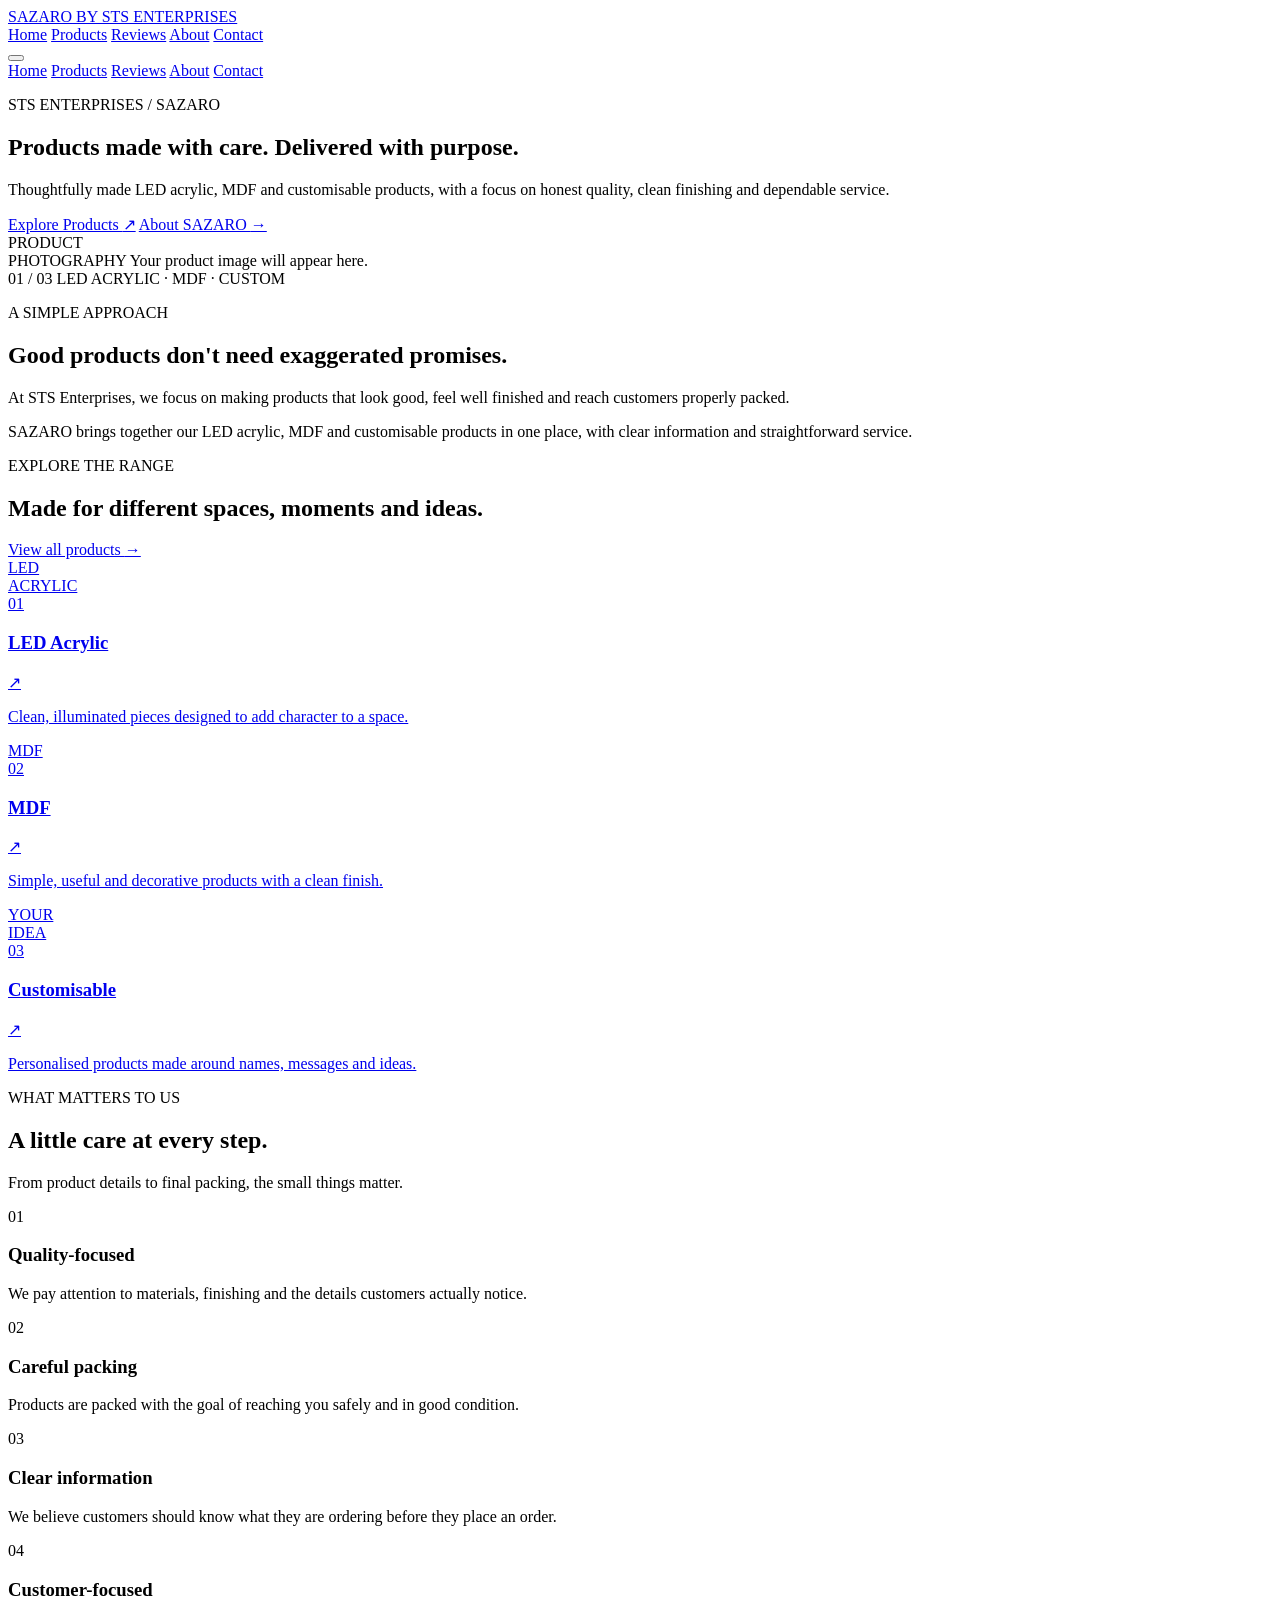
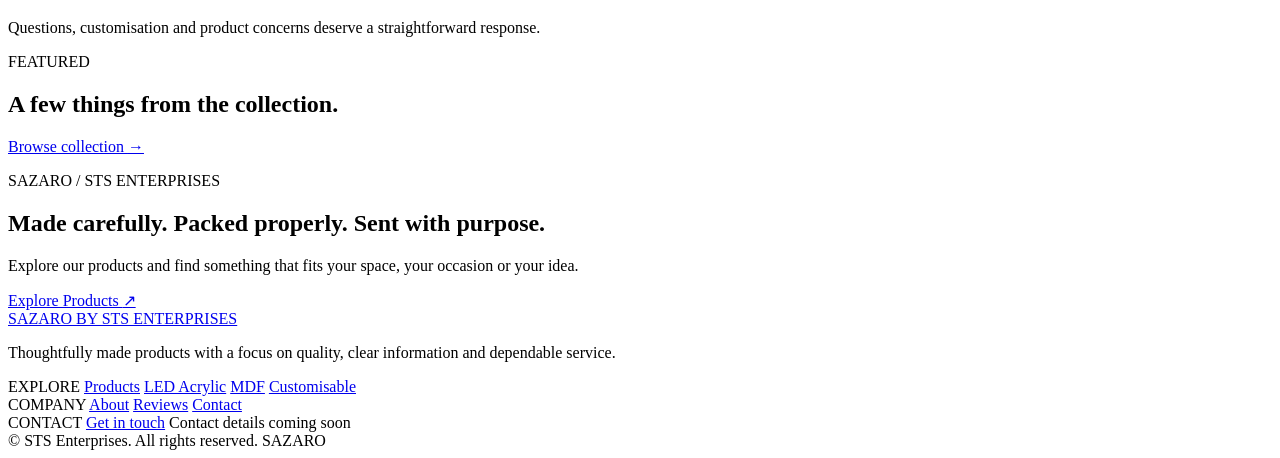
==== index.html @ a0acee9f "Add files via upload" ====
<!DOCTYPE html>
<html lang="en">
<head>
  <meta charset="UTF-8">
  <meta name="viewport" content="width=device-width, initial-scale=1.0">
  <title>SAZARO | Thoughtfully Made Products</title>
  <meta name="description" content="SAZARO by STS Enterprises offers LED acrylic, MDF and customisable products made with care and packed for dependable delivery.">
  <meta name="theme-color" content="#111111">
  <link rel="preconnect" href="https://fonts.googleapis.com">
  <link rel="preconnect" href="https://fonts.gstatic.com" crossorigin>
  <link href="https://fonts.googleapis.com/css2?family=DM+Mono:wght@400;500&family=Manrope:wght@400;500;600;700;800&display=swap" rel="stylesheet">
  <link rel="stylesheet" href="css/style.css">
</head>
<body class="home-page">

<header class="site-header">
  <div class="container header-inner">
    <a class="brand" href="index.html" aria-label="SAZARO home">
      <span class="brand-name">SAZARO</span>
      <span class="brand-subtitle">BY STS ENTERPRISES</span>
    </a>

    <nav class="desktop-nav" aria-label="Main navigation">
      <a class="active" href="index.html">Home</a>
      <a href="products.html">Products</a>
      <a href="reviews.html">Reviews</a>
      <a href="about.html">About</a>
      <a href="contact.html">Contact</a>
    </nav>

    <button class="menu-toggle" type="button" aria-label="Open menu" aria-expanded="false">
      <span></span><span></span><span></span>
    </button>
  </div>

  <nav class="mobile-nav" aria-label="Mobile navigation">
    <a class="active" href="index.html">Home</a>
    <a href="products.html">Products</a>
    <a href="reviews.html">Reviews</a>
    <a href="about.html">About</a>
    <a href="contact.html">Contact</a>
  </nav>
</header>

<main>

  <section class="hero section">
    <div class="container hero-grid">
      <div class="hero-copy">
        <p class="eyebrow">STS ENTERPRISES / SAZARO</p>
        <h1>Products made <span>with care.</span> Delivered with purpose.</h1>
        <p class="hero-description">
          Thoughtfully made LED acrylic, MDF and customisable products,
          with a focus on honest quality, clean finishing and dependable service.
        </p>
        <div class="hero-actions">
          <a class="button button-dark" href="products.html">Explore Products <span>↗</span></a>
          <a class="text-link" href="about.html">About SAZARO <span>→</span></a>
        </div>
      </div>

      <div class="hero-visual">
        <div class="hero-visual-frame">
          <div class="visual-placeholder">
            <span class="visual-label">PRODUCT<br>PHOTOGRAPHY</span>
            <span class="visual-note">Your product image will appear here.</span>
          </div>
        </div>
        <div class="hero-caption">
          <span>01 / 03</span>
          <span>LED ACRYLIC · MDF · CUSTOM</span>
        </div>
      </div>
    </div>
  </section>

  <section class="intro section section-border">
    <div class="container intro-grid">
      <div>
        <p class="eyebrow">A SIMPLE APPROACH</p>
        <h2>Good products don't need exaggerated promises.</h2>
      </div>
      <div class="intro-copy">
        <p>At STS Enterprises, we focus on making products that look good, feel well finished and reach customers properly packed.</p>
        <p>SAZARO brings together our LED acrylic, MDF and customisable products in one place, with clear information and straightforward service.</p>
      </div>
    </div>
  </section>

  <section class="categories section">
    <div class="container">
      <div class="section-heading">
        <div>
          <p class="eyebrow">EXPLORE THE RANGE</p>
          <h2>Made for different spaces, moments and ideas.</h2>
        </div>
        <a class="text-link" href="products.html">View all products <span>→</span></a>
      </div>

      <div class="category-grid">
        <a class="category-card category-card-large" href="led-acrylic.html">
          <div class="category-image category-image-acrylic"><span>LED<br>ACRYLIC</span></div>
          <div class="category-info">
            <div><span class="card-number">01</span><h3>LED Acrylic</h3></div>
            <span class="card-arrow">↗</span>
          </div>
          <p>Clean, illuminated pieces designed to add character to a space.</p>
        </a>

        <a class="category-card" href="mdf.html">
          <div class="category-image category-image-mdf"><span>MDF</span></div>
          <div class="category-info">
            <div><span class="card-number">02</span><h3>MDF</h3></div>
            <span class="card-arrow">↗</span>
          </div>
          <p>Simple, useful and decorative products with a clean finish.</p>
        </a>

        <a class="category-card" href="customisable.html">
          <div class="category-image category-image-custom"><span>YOUR<br>IDEA</span></div>
          <div class="category-info">
            <div><span class="card-number">03</span><h3>Customisable</h3></div>
            <span class="card-arrow">↗</span>
          </div>
          <p>Personalised products made around names, messages and ideas.</p>
        </a>
      </div>
    </div>
  </section>

  <section class="values section section-dark">
    <div class="container">
      <div class="section-heading section-heading-light">
        <div>
          <p class="eyebrow">WHAT MATTERS TO US</p>
          <h2>A little care at every step.</h2>
        </div>
        <p class="section-heading-note">From product details to final packing, the small things matter.</p>
      </div>

      <div class="value-grid">
        <article class="value-item"><span class="value-number">01</span><h3>Quality-focused</h3><p>We pay attention to materials, finishing and the details customers actually notice.</p></article>
        <article class="value-item"><span class="value-number">02</span><h3>Careful packing</h3><p>Products are packed with the goal of reaching you safely and in good condition.</p></article>
        <article class="value-item"><span class="value-number">03</span><h3>Clear information</h3><p>We believe customers should know what they are ordering before they place an order.</p></article>
        <article class="value-item"><span class="value-number">04</span><h3>Customer-focused</h3><p>Questions, customisation and product concerns deserve a straightforward response.</p></article>
      </div>
    </div>
  </section>

  <section class="featured section">
    <div class="container">
      <div class="section-heading">
        <div>
          <p class="eyebrow">FEATURED</p>
          <h2>A few things from the collection.</h2>
        </div>
        <a class="text-link" href="products.html">Browse collection <span>→</span></a>
      </div>
      <div id="featured-products" class="product-grid product-grid-home"></div>
    </div>
  </section>

  <section class="statement section">
    <div class="container">
      <div class="statement-box">
        <p class="eyebrow">SAZARO / STS ENTERPRISES</p>
        <h2>Made carefully. Packed properly. Sent with purpose.</h2>
        <div class="statement-footer">
          <p>Explore our products and find something that fits your space, your occasion or your idea.</p>
          <a class="button button-light" href="products.html">Explore Products <span>↗</span></a>
        </div>
      </div>
    </div>
  </section>

</main>

<footer class="site-footer">
  <div class="container">
    <div class="footer-main">
      <div class="footer-brand">
        <a class="brand brand-footer" href="index.html">
          <span class="brand-name">SAZARO</span>
          <span class="brand-subtitle">BY STS ENTERPRISES</span>
        </a>
        <p>Thoughtfully made products with a focus on quality, clear information and dependable service.</p>
      </div>

      <div class="footer-column">
        <span class="footer-label">EXPLORE</span>
        <a href="products.html">Products</a>
        <a href="led-acrylic.html">LED Acrylic</a>
        <a href="mdf.html">MDF</a>
        <a href="customisable.html">Customisable</a>
      </div>

      <div class="footer-column">
        <span class="footer-label">COMPANY</span>
        <a href="about.html">About</a>
        <a href="reviews.html">Reviews</a>
        <a href="contact.html">Contact</a>
      </div>

      <div class="footer-column">
        <span class="footer-label">CONTACT</span>
        <a href="contact.html">Get in touch</a>
        <span class="footer-placeholder">Contact details coming soon</span>
      </div>
    </div>

    <div class="footer-bottom">
      <span>© <span id="current-year"></span> STS Enterprises. All rights reserved.</span>
      <span>SAZARO</span>
    </div>
  </div>
</footer>

<script src="js/products.js"></script>
<script src="js/app.js"></script>
</body>
</html>
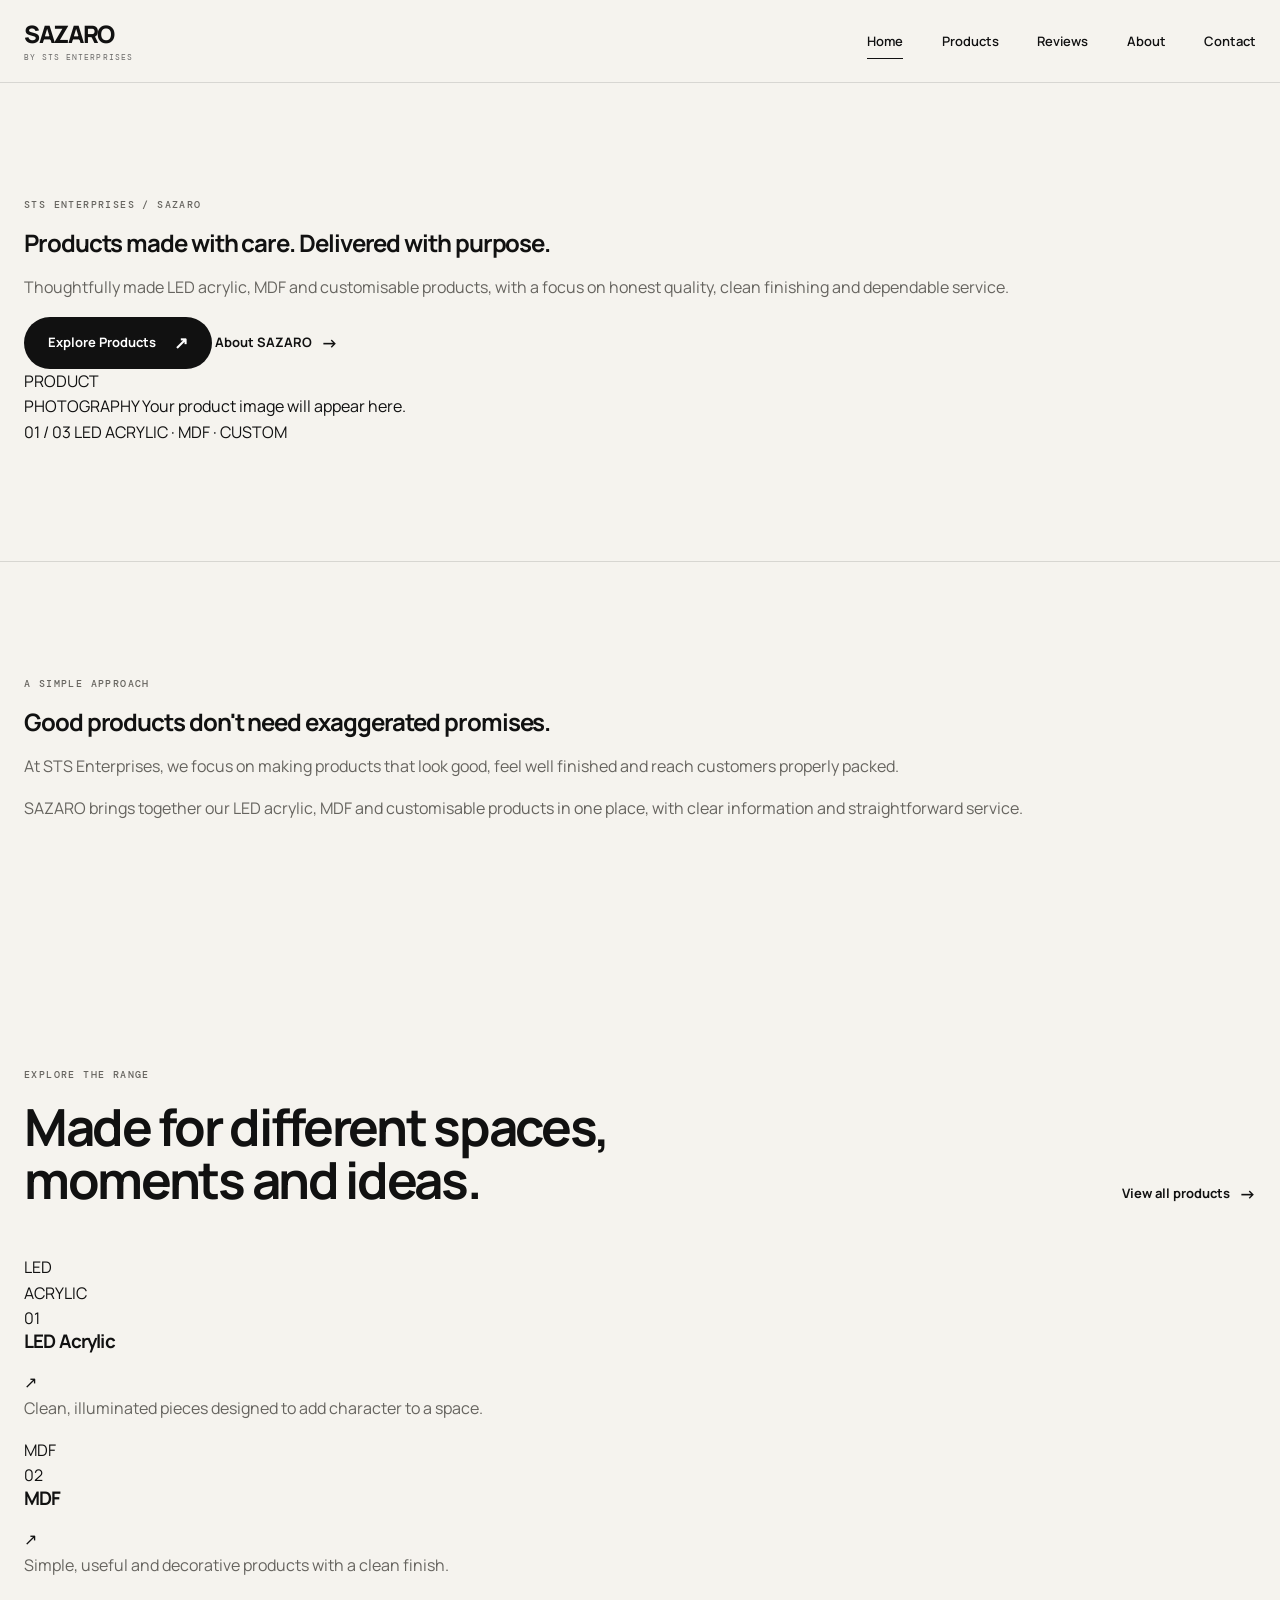
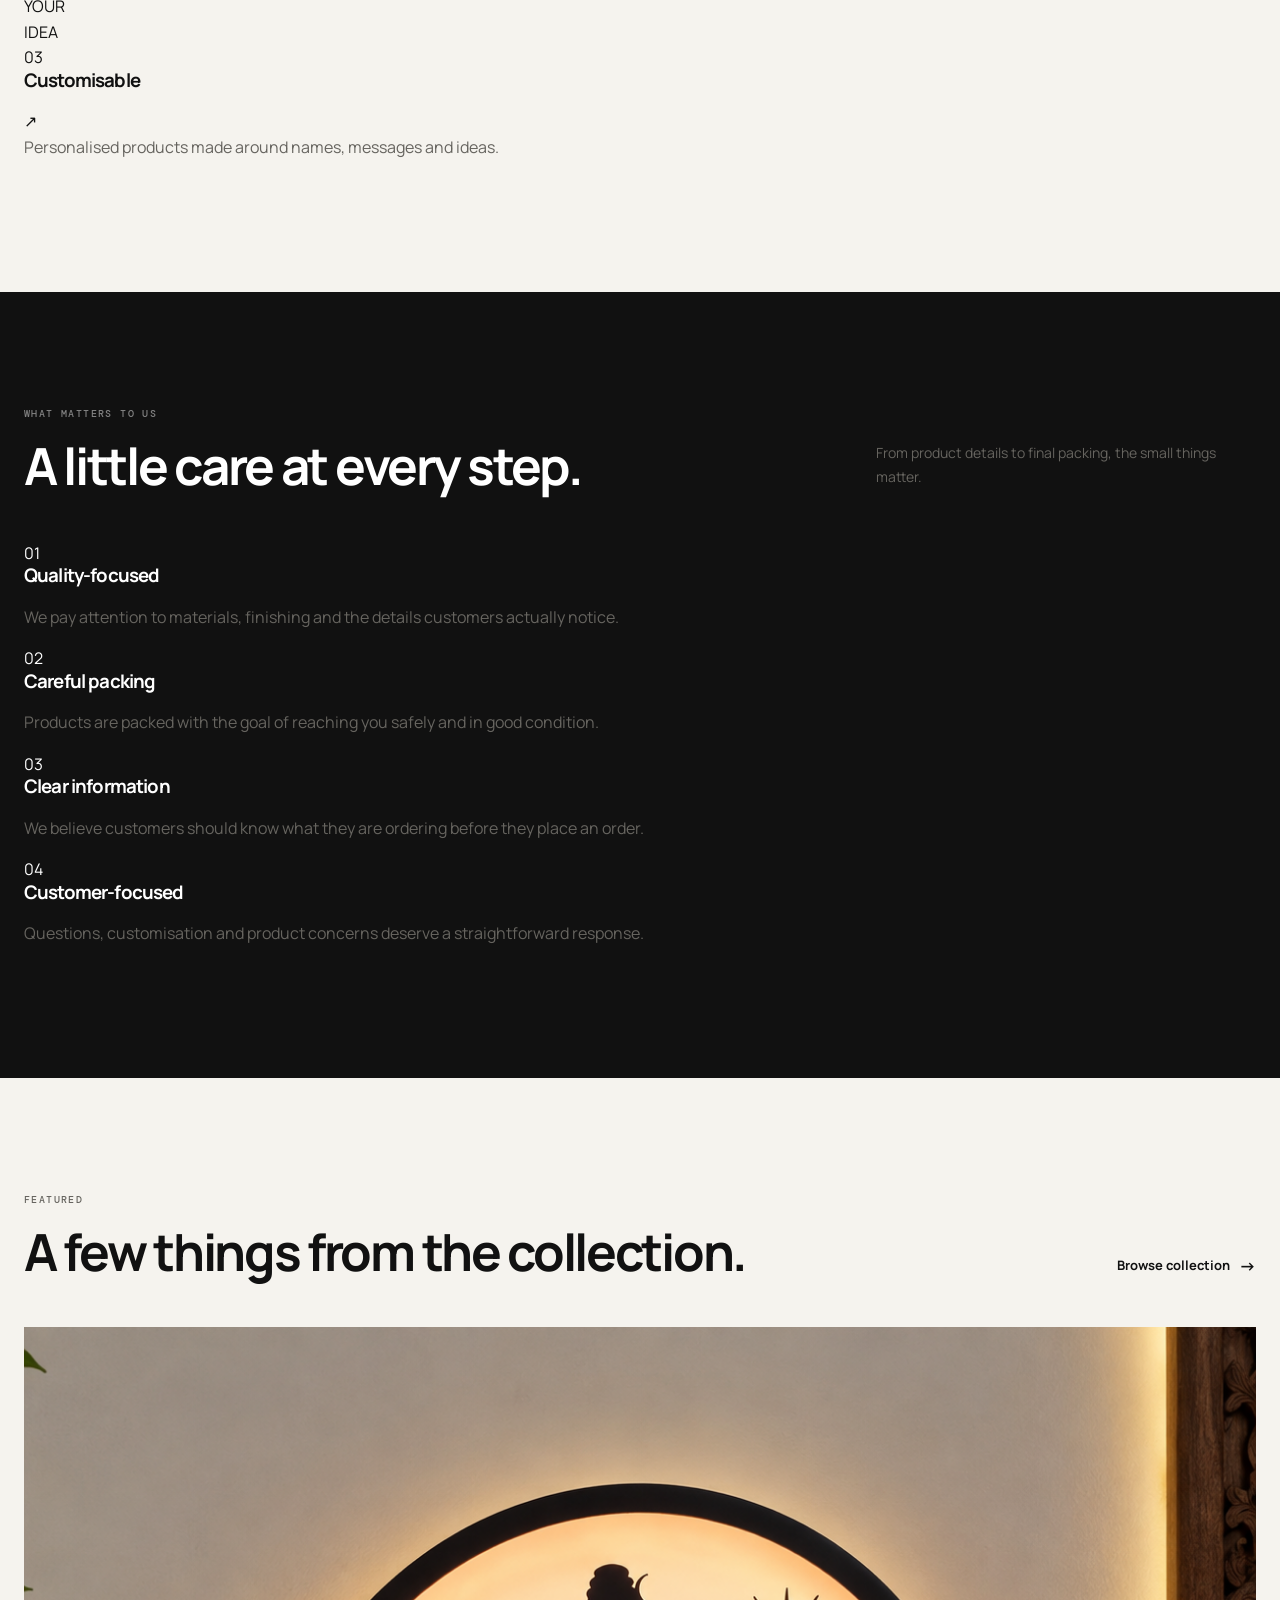
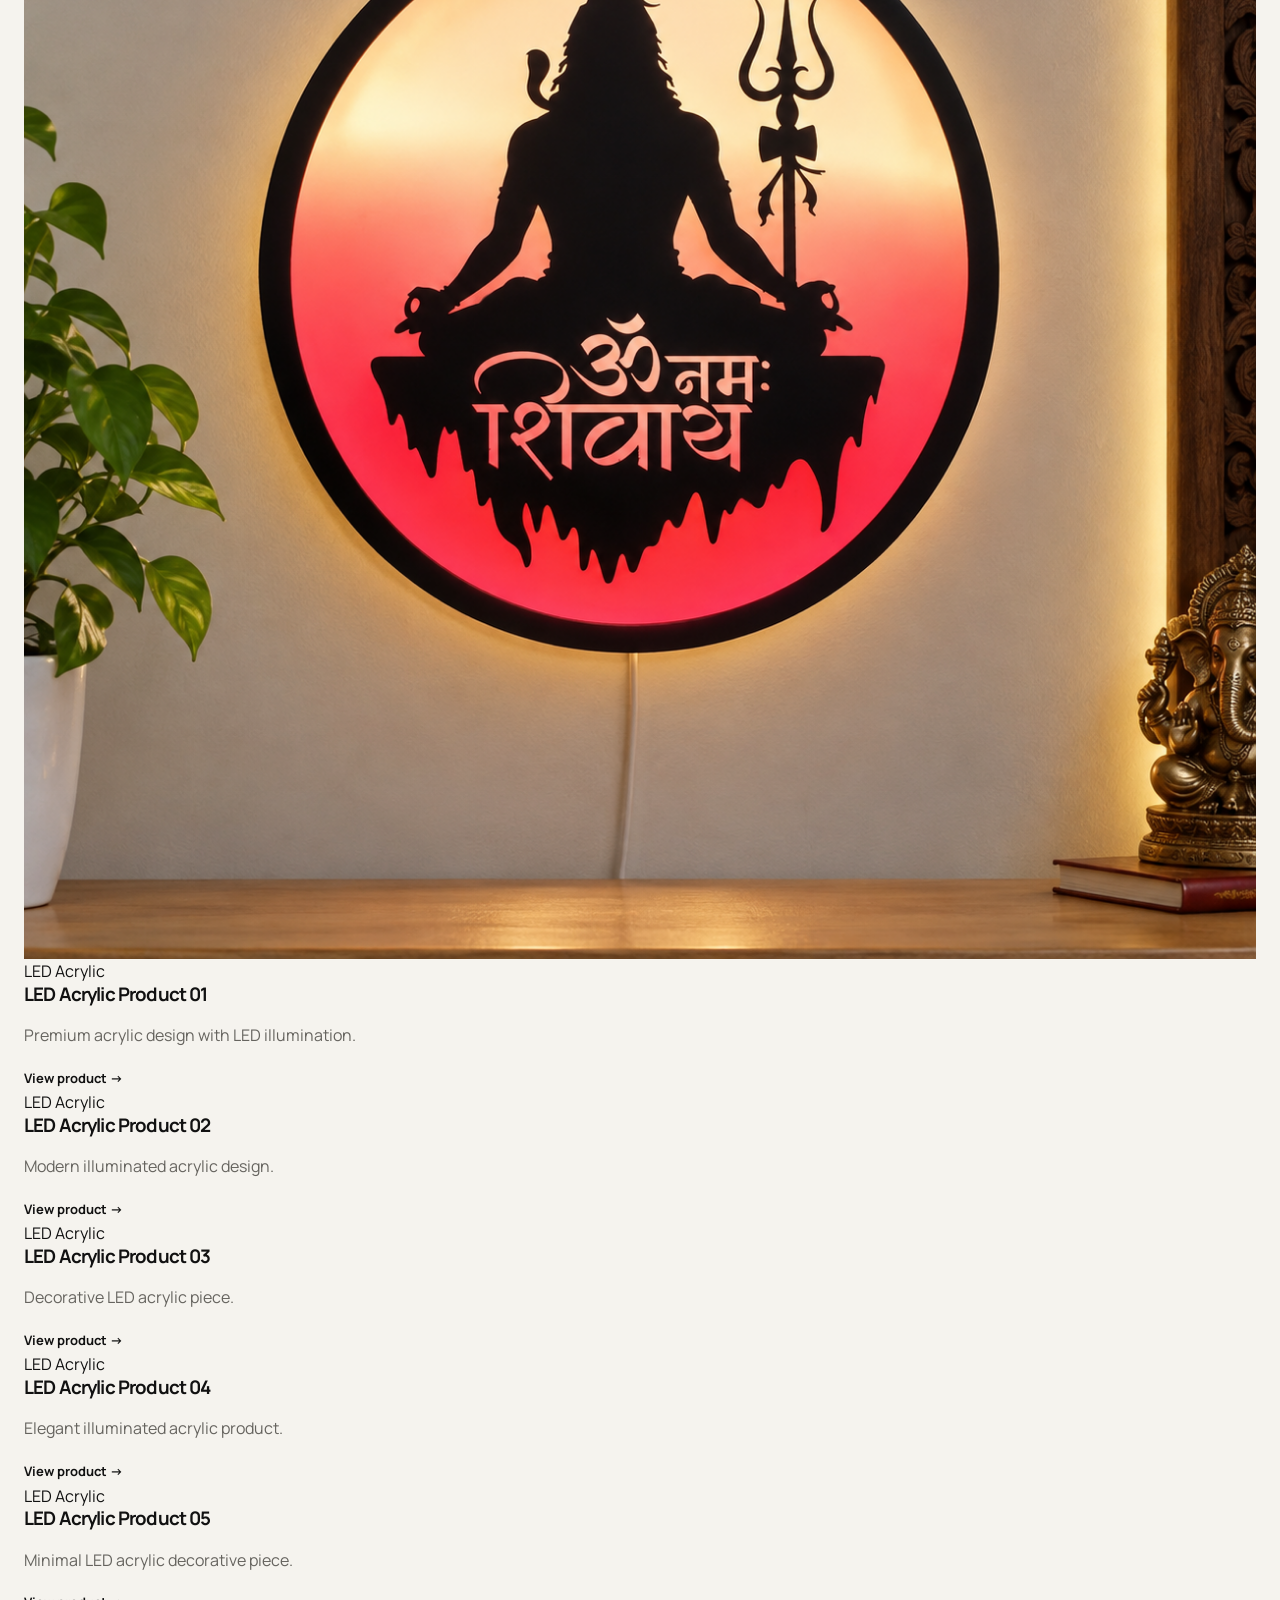
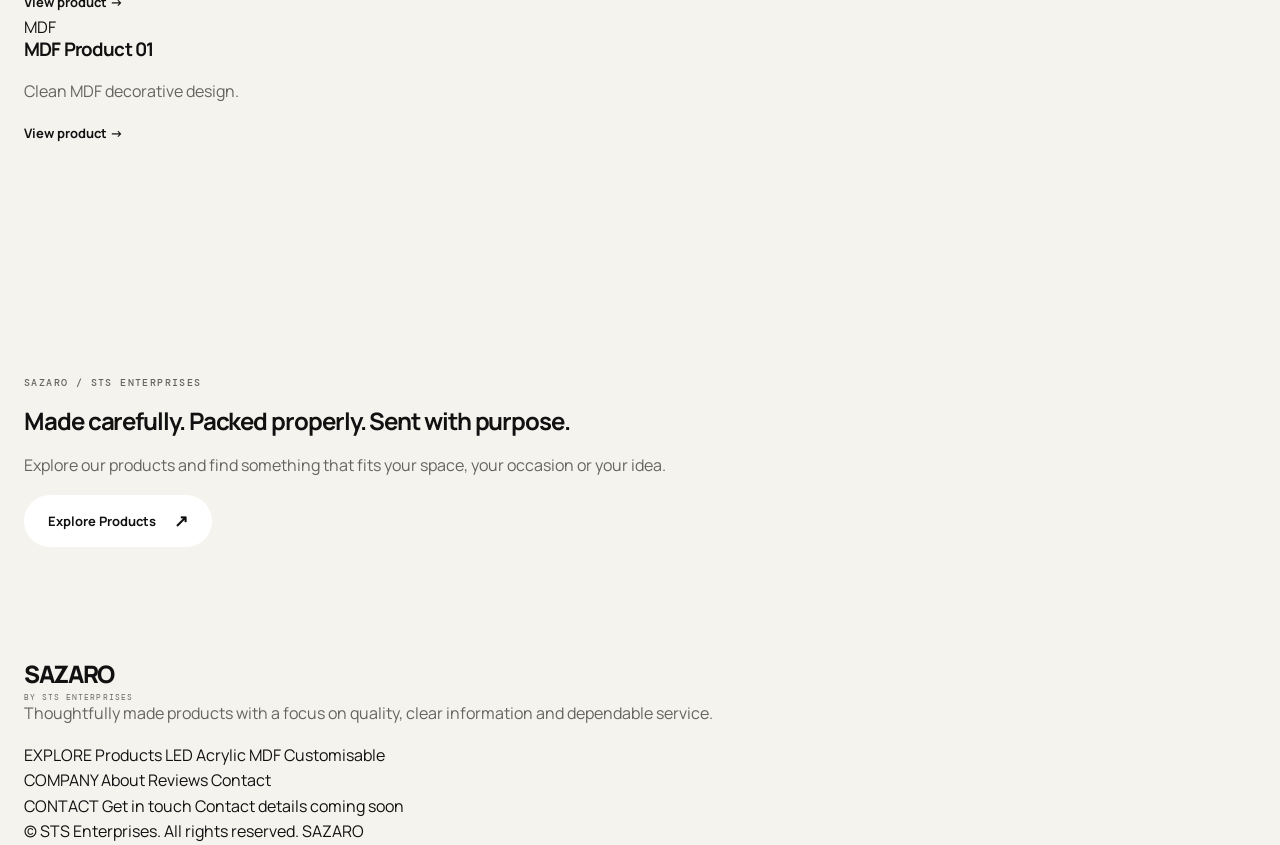
==== commit 063c4bd3: "Update index.html" ====
--- a/index.html
+++ b/index.html
@@ -28,12 +28,25 @@
       <a href="contact.html">Contact</a>
     </nav>
 
-    <button class="menu-toggle" type="button" aria-label="Open menu" aria-expanded="false">
+    <button
+  class="menu-toggle"
+  type="button"
+  data-menu-toggle
+  aria-label="Open navigation menu"
+  aria-expanded="false"
+  aria-controls="mobile-menu"
+    >
       <span></span><span></span><span></span>
     </button>
   </div>
 
-  <nav class="mobile-nav" aria-label="Mobile navigation">
+  <nav
+  class="mobile-nav"
+  id="mobile-menu"
+  data-mobile-menu
+  aria-label="Mobile navigation"
+  aria-hidden="true"
+  >
     <a class="active" href="index.html">Home</a>
     <a href="products.html">Products</a>
     <a href="reviews.html">Reviews</a>
--- a/css/style.css
+++ b/css/style.css
@@ -0,0 +1,550 @@
+/* =========================================================
+   SAZARO / STS ENTERPRISES
+   MASTER STYLESHEET
+   Part 1: Base + Header + Navigation + Global Layout
+   ========================================================= */
+
+
+/* =========================================================
+   VARIABLES
+   ========================================================= */
+
+:root {
+  --ink: #111111;
+  --ink-soft: #66645f;
+  --paper: #f5f3ee;
+  --paper-light: #faf9f6;
+  --white: #ffffff;
+
+  --line: rgba(17, 17, 17, 0.13);
+  --line-light: rgba(255, 255, 255, 0.18);
+
+  --dark: #111111;
+  --dark-soft: #1b1b1b;
+
+  --font-main: "Manrope", Arial, sans-serif;
+  --font-mono: "DM Mono", monospace;
+
+  --container: 1240px;
+
+  --radius: 18px;
+  --radius-small: 10px;
+
+  --section-space: clamp(85px, 9vw, 145px);
+
+  --shadow-soft:
+    0 18px 55px rgba(0, 0, 0, 0.07);
+}
+
+
+/* =========================================================
+   RESET
+   ========================================================= */
+
+*,
+*::before,
+*::after {
+  box-sizing: border-box;
+}
+
+html {
+  scroll-behavior: smooth;
+}
+
+body {
+  margin: 0;
+  background: var(--paper);
+  color: var(--ink);
+
+  font-family: var(--font-main);
+  font-size: 16px;
+  line-height: 1.6;
+
+  -webkit-font-smoothing: antialiased;
+  text-rendering: optimizeLegibility;
+}
+
+body.menu-open {
+  overflow: hidden;
+}
+
+img {
+  display: block;
+  max-width: 100%;
+}
+
+a {
+  color: inherit;
+  text-decoration: none;
+}
+
+button,
+input,
+textarea,
+select {
+  font: inherit;
+}
+
+button {
+  color: inherit;
+}
+
+h1,
+h2,
+h3,
+h4,
+p {
+  margin-top: 0;
+}
+
+h1,
+h2,
+h3,
+h4 {
+  line-height: 1.05;
+  letter-spacing: -0.045em;
+}
+
+h1,
+h2,
+h3 {
+  font-weight: 700;
+}
+
+p {
+  color: var(--ink-soft);
+}
+
+::selection {
+  background: var(--ink);
+  color: var(--white);
+}
+
+
+/* =========================================================
+   GLOBAL CONTAINER
+   ========================================================= */
+
+.container {
+  width: min(
+    calc(100% - 48px),
+    var(--container)
+  );
+
+  margin-inline: auto;
+}
+
+.section {
+  padding-block: var(--section-space);
+}
+
+.section--tight {
+  padding-block: 55px;
+}
+
+.section--muted {
+  background: #ece9e2;
+}
+
+.section-border {
+  border-top: 1px solid var(--line);
+}
+
+.section-dark {
+  background: var(--dark);
+  color: var(--white);
+}
+
+.eyebrow {
+  margin-bottom: 18px;
+
+  color: var(--ink-soft);
+
+  font-family: var(--font-mono);
+  font-size: 10px;
+  font-weight: 500;
+
+  letter-spacing: 0.14em;
+  line-height: 1.4;
+
+  text-transform: uppercase;
+}
+
+.section-dark .eyebrow {
+  color: rgba(255, 255, 255, 0.48);
+}
+
+
+/* =========================================================
+   HEADER
+   Supports BOTH:
+   .header-inner
+   .site-header__inner
+   ========================================================= */
+
+.site-header {
+  position: sticky;
+  top: 0;
+  z-index: 1000;
+
+  background: rgba(245, 243, 238, 0.94);
+
+  border-bottom: 1px solid var(--line);
+
+  backdrop-filter: blur(18px);
+  -webkit-backdrop-filter: blur(18px);
+}
+
+
+/* Header inner */
+
+.header-inner,
+.site-header__inner {
+  min-height: 82px;
+
+  display: flex;
+  align-items: center;
+  justify-content: space-between;
+
+  gap: 30px;
+}
+
+
+/* =========================================================
+   BRAND
+   Supports:
+   .brand-name / .brand-subtitle
+   .brand__name / .brand__sub
+   ========================================================= */
+
+.brand {
+  display: inline-flex;
+  flex-direction: column;
+
+  width: max-content;
+
+  line-height: 1;
+}
+
+.brand-name,
+.brand__name {
+  font-size: 24px;
+  font-weight: 800;
+
+  letter-spacing: -0.055em;
+}
+
+.brand-subtitle,
+.brand__sub {
+  margin-top: 7px;
+
+  font-family: var(--font-mono);
+  font-size: 8px;
+
+  letter-spacing: 0.13em;
+
+  opacity: 0.62;
+}
+
+
+/* =========================================================
+   DESKTOP NAVIGATION
+   ========================================================= */
+
+.desktop-nav {
+  display: flex;
+  align-items: center;
+
+  gap: clamp(20px, 3vw, 42px);
+}
+
+.desktop-nav a {
+  position: relative;
+
+  font-size: 13px;
+  font-weight: 600;
+
+  transition: opacity 180ms ease;
+}
+
+.desktop-nav a::after {
+  content: "";
+
+  position: absolute;
+
+  right: 0;
+  bottom: -8px;
+  left: 0;
+
+  height: 1px;
+
+  background: currentColor;
+
+  transform: scaleX(0);
+  transform-origin: right;
+
+  transition: transform 200ms ease;
+}
+
+.desktop-nav a:hover {
+  opacity: 0.55;
+}
+
+.desktop-nav a:hover::after,
+.desktop-nav a.active::after,
+.desktop-nav a.is-active::after {
+  transform: scaleX(1);
+  transform-origin: left;
+}
+
+
+/* =========================================================
+   MOBILE MENU BUTTON
+   ========================================================= */
+
+.menu-toggle {
+  display: none;
+
+  width: 46px;
+  height: 46px;
+
+  padding: 0;
+
+  border: 1px solid var(--line);
+  border-radius: 50%;
+
+  background: transparent;
+
+  cursor: pointer;
+
+  align-items: center;
+  justify-content: center;
+
+  flex-direction: column;
+
+  gap: 5px;
+}
+
+.menu-toggle span {
+  display: block;
+
+  width: 17px;
+  height: 1px;
+
+  background: var(--ink);
+
+  transition:
+    transform 180ms ease,
+    opacity 180ms ease;
+}
+
+.menu-toggle.is-open span:nth-child(1) {
+  transform: translateY(6px) rotate(45deg);
+}
+
+.menu-toggle.is-open span:nth-child(2) {
+  opacity: 0;
+}
+
+.menu-toggle.is-open span:nth-child(3) {
+  transform: translateY(-6px) rotate(-45deg);
+}
+
+
+/* =========================================================
+   MOBILE NAVIGATION
+   Supports:
+   .mobile-nav
+   .mobile-menu
+   ========================================================= */
+
+.mobile-nav,
+.mobile-menu {
+  display: none;
+}
+
+
+/* =========================================================
+   BUTTONS
+   ========================================================= */
+
+.button {
+  min-height: 52px;
+
+  display: inline-flex;
+
+  align-items: center;
+  justify-content: center;
+
+  gap: 18px;
+
+  padding: 0 23px;
+
+  border: 1px solid transparent;
+  border-radius: 999px;
+
+  font-size: 13px;
+  font-weight: 700;
+
+  transition:
+    transform 180ms ease,
+    background 180ms ease,
+    color 180ms ease,
+    border-color 180ms ease;
+}
+
+.button:hover {
+  transform: translateY(-2px);
+}
+
+.button span {
+  font-size: 17px;
+  line-height: 1;
+}
+
+
+/* Dark button */
+
+.button-dark,
+.button--primary {
+  background: var(--ink);
+  color: var(--white);
+}
+
+.button-dark:hover,
+.button--primary:hover {
+  background: #292929;
+}
+
+
+/* Light button */
+
+.button-light,
+.button--light {
+  background: var(--white);
+  color: var(--ink);
+}
+
+.button-light:hover,
+.button--light:hover {
+  background: #ece9e2;
+}
+
+
+/* =========================================================
+   TEXT LINKS
+   ========================================================= */
+
+.text-link {
+  display: inline-flex;
+
+  align-items: center;
+
+  gap: 9px;
+
+  width: max-content;
+
+  font-size: 13px;
+  font-weight: 700;
+}
+
+.text-link span {
+  font-size: 17px;
+
+  transition:
+    transform 180ms ease;
+}
+
+.text-link:hover span {
+  transform: translateX(4px);
+}
+
+.text-link--large {
+  font-size: 14px;
+}
+
+
+/* =========================================================
+   GENERIC PAGE HERO
+   ========================================================= */
+
+.page-hero {
+  padding-top: clamp(75px, 9vw, 130px);
+  padding-bottom: clamp(65px, 8vw, 110px);
+}
+
+.page-hero__inner {
+  max-width: 1050px;
+}
+
+.page-hero h1 {
+  max-width: 900px;
+
+  margin-bottom: 27px;
+
+  font-size: clamp(
+    48px,
+    7vw,
+    92px
+  );
+}
+
+.page-hero p:not(.eyebrow) {
+  max-width: 680px;
+
+  margin-bottom: 0;
+
+  font-size: 17px;
+  line-height: 1.8;
+}
+
+
+/* =========================================================
+   SECTION HEADINGS
+   ========================================================= */
+
+.section-heading {
+  display: flex;
+
+  align-items: flex-end;
+  justify-content: space-between;
+
+  gap: 40px;
+
+  margin-bottom: 48px;
+}
+
+.section-heading h2 {
+  max-width: 760px;
+
+  margin-bottom: 0;
+
+  font-size: clamp(
+    34px,
+    4vw,
+    58px
+  );
+}
+
+.section-heading > p {
+  max-width: 380px;
+
+  margin-bottom: 3px;
+
+  font-size: 14px;
+  line-height: 1.75;
+}
+
+
+/* =========================================================
+   FOCUS
+   ========================================================= */
+
+:focus-visible {
+  outline: 2px solid var(--ink);
+  outline-offset: 4px;
+}
+
+.section-dark :focus-visible {
+  outline-color: var(--white);
+}
